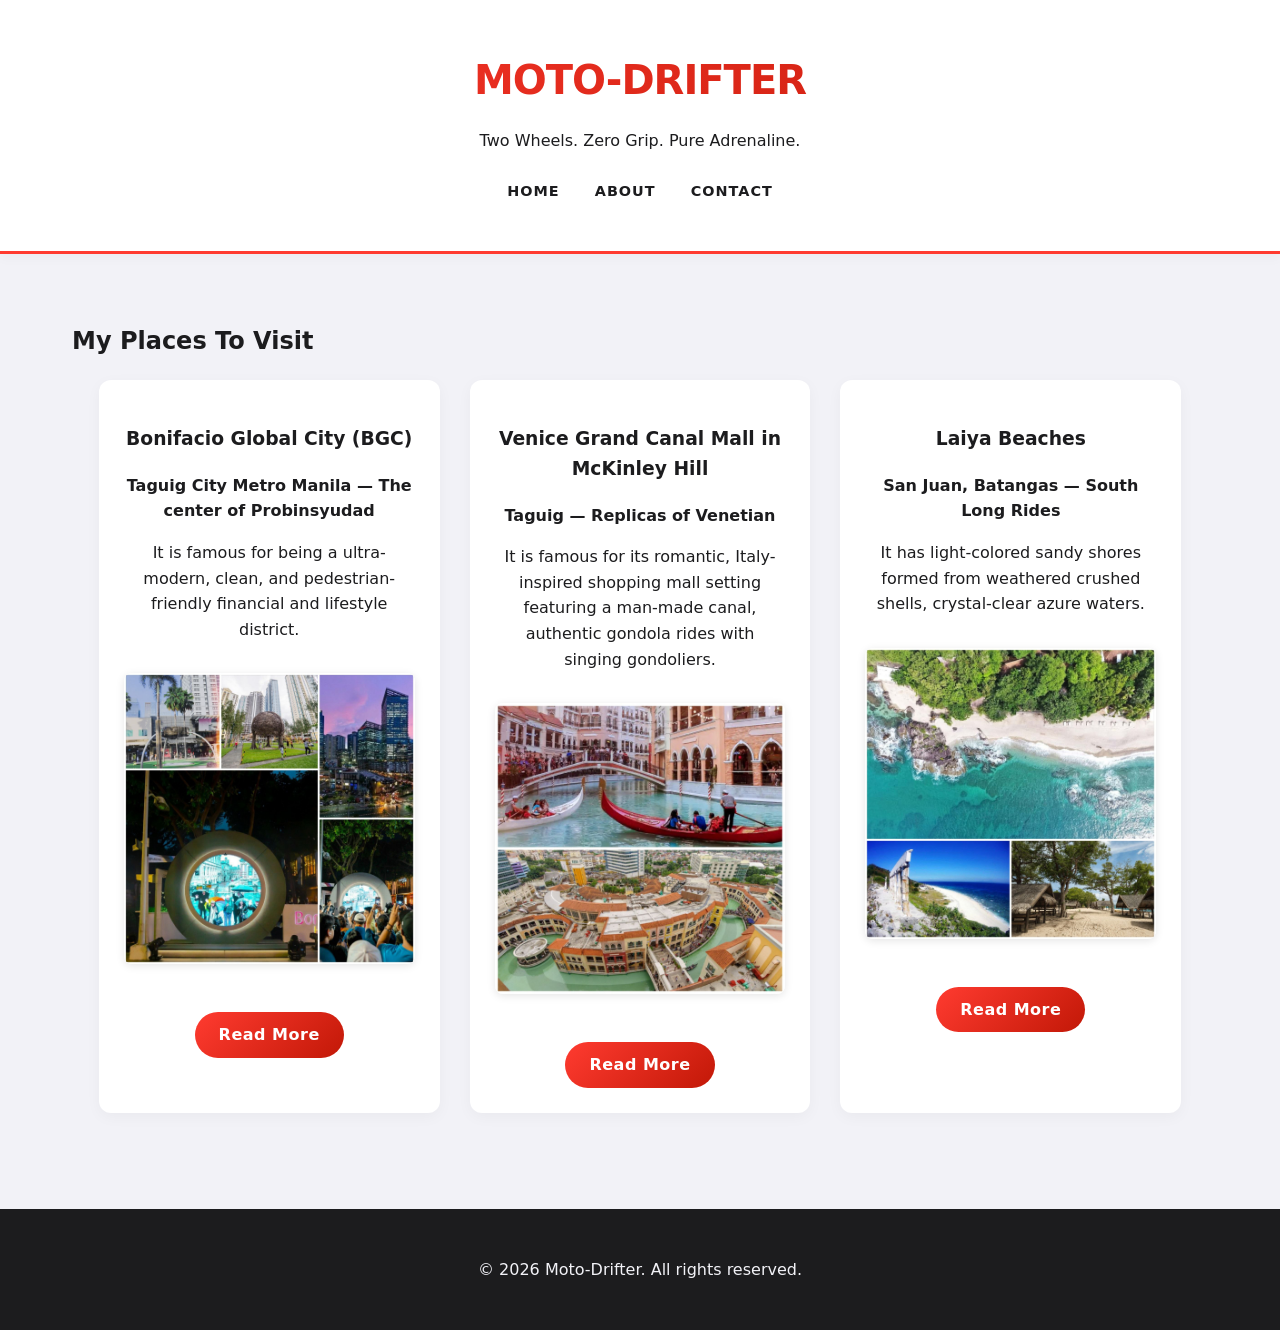
==== index.html @ 9407f819 "update place design" ====
<!DOCTYPE html>
<html lang="en">
<head>
    <meta charset="UTF-8">
    <meta name="viewport" content="width=device-width, initial-scale=1.0">
    <title>Moto-Drifter</title>
    <!-- Linked stylesheet as requested -->
    <link rel="stylesheet" href="Homepage_styles/index.css">
</head>
<body>
    <header>
        <h1>Moto-Drifter</h1>
        <p>Two Wheels. Zero Grip. Pure Adrenaline.</p>
        <nav>
            <ul>
                <li><a href="index.html">Home</a></li>
                <li><a href="about.html">About</a></li>
                <li><a href="contact.html">Contact</a></li>
            </ul>
        </nav>
    </header>

    <main>
        <section>
            <h2>My Places To Visit</h2>
            
            <div class="places-grid">
                <article class="card">
                    <h3>Bonifacio Global City (BGC)</h3>
                    <p><strong>Taguig City Metro Manila — The center of Probinsyudad</strong></p>
                    <p>It is famous for being a ultra-modern, clean, and pedestrian-friendly financial and lifestyle district.</p>
                    <img src="Images/bgc.jpg" alt="Renowned for upscale shopping, a vibrant culinary scene, striking public art murals, green open parks, and a buzzing nightlife" width="300">
                    <br><br>
                    <a href="Places/bgc.html">Read More</a>
                </article>

                <article class="card">
                    <h3>Venice Grand Canal Mall in McKinley Hill</h3>
                    <p><strong>Taguig — Replicas of Venetian</strong></p>
                    <p>It is famous for its romantic, Italy-inspired shopping mall setting featuring a man-made canal, authentic gondola rides with singing gondoliers.</p>
                    <img src="Images/venice.jpg" alt="Inspired by the iconic Grand Canal in Venice, Italy" width="300">
                    <br><br>
                    <a href="Places/venice.html">Read More</a>
                </article>

                <article class="card">
                    <h3>Laiya Beaches</h3>
                    <p><strong>San Juan, Batangas — South Long Rides</strong></p>
                    <p>It has light-colored sandy shores formed from weathered crushed shells, crystal-clear azure waters.</p>
                    <img src="Images/laiya beach.jpg" alt="It has creamy-white sand, close proximity to Metro Manila (about a 2.5 to 3-hour drive)" width="300">
                    <br><br>
                    <a href="Places/laiya.html">Read More</a>
                </article>
            </div>
        </section>
    </main>

    <footer>
        <p>&copy; 2026 Moto-Drifter. All rights reserved.</p>
    </footer>
</body>
</html>
---- Homepage_styles/index.css ----
:root {
    --brand-color: #ff3b30; 
    --brand-gradient: linear-gradient(135deg, #ff3b30, #c21807);
    --dark-ink: #1c1c1e;
    --muted-grey: #d1d1d6;
    --light-bg: #f2f2f7;
}


* {
    box-sizing: border-box;
}

body {
    font-family: system-ui, -apple-system, BlinkMacSystemFont, "Segoe UI", Roboto, sans-serif;
    line-height: 1.6;
    color: var(--dark-ink);
    background-color: var(--light-bg);
    margin: 0;
}


header {
    text-align: center;
    background-color: white;
    padding: 3rem 1rem 2rem;
    border-bottom: 3px solid var(--brand-color); 
    box-shadow: 0 4px 12px rgba(0,0,0,0.03);
}

header h1 {
    margin: 0 0 0.5rem 0;
    font-size: 2.5rem;
    letter-spacing: -1px;
    text-transform: uppercase;
    background: var(--brand-gradient);
    -webkit-background-clip: text;
    -webkit-text-fill-color: transparent;
}

main {
    max-width: 1200px;
    margin: 0 auto;
    padding: 3rem 2rem;
}

footer {
    text-align: center;
    padding: 2rem;
    background-color: var(--dark-ink);
    color: var(--light-bg);
    margin-top: 3rem;
}


nav ul {
    list-style: none;
    padding: 0;
    margin-top: 1.5rem;
}

nav li {
    display: inline-block;
    margin: 0 15px;
}

nav a {
    text-decoration: none;
    color: var(--dark-ink);
    font-weight: 600;
    text-transform: uppercase;
    font-size: 0.9rem;
    letter-spacing: 1px;
    transition: color 0.2s ease;
}

nav a:hover {
    color: var(--brand-color);
}


.places-grid {
    display: flex;
    flex-wrap: wrap;
    gap: 30px;
    justify-content: center;
}

.card {
    background-color: white;
    border-radius: 12px;
    padding: 25px;
    width: 30%;
    min-width: 300px;
    text-align: center;
    box-shadow: 0 4px 15px rgba(0,0,0,0.04);
    transition: transform 0.3s ease, box-shadow 0.3s ease; 
}

/* The Spice: Hover Effect */
.card:hover {
    transform: translateY(-8px);
    box-shadow: 0 12px 24px rgba(255, 59, 48, 0.15); 
}

.card img {
    max-width: 100%;
    height: auto;
    border-radius: 8px;
    margin: 15px 0;
    box-shadow: 0 2px 8px rgba(0,0,0,0.1);
}

/* Button styling */
.card a {
    text-decoration: none;
    background: var(--brand-gradient);
    color: white;
    padding: 10px 24px;
    border-radius: 25px; 
    display: inline-block;
    font-weight: bold;
    letter-spacing: 0.5px;
    transition: transform 0.2s ease, box-shadow 0.2s ease;
}

.card a:hover {
    transform: scale(1.05);
    box-shadow: 0 4px 12px rgba(255, 59, 48, 0.3);
}
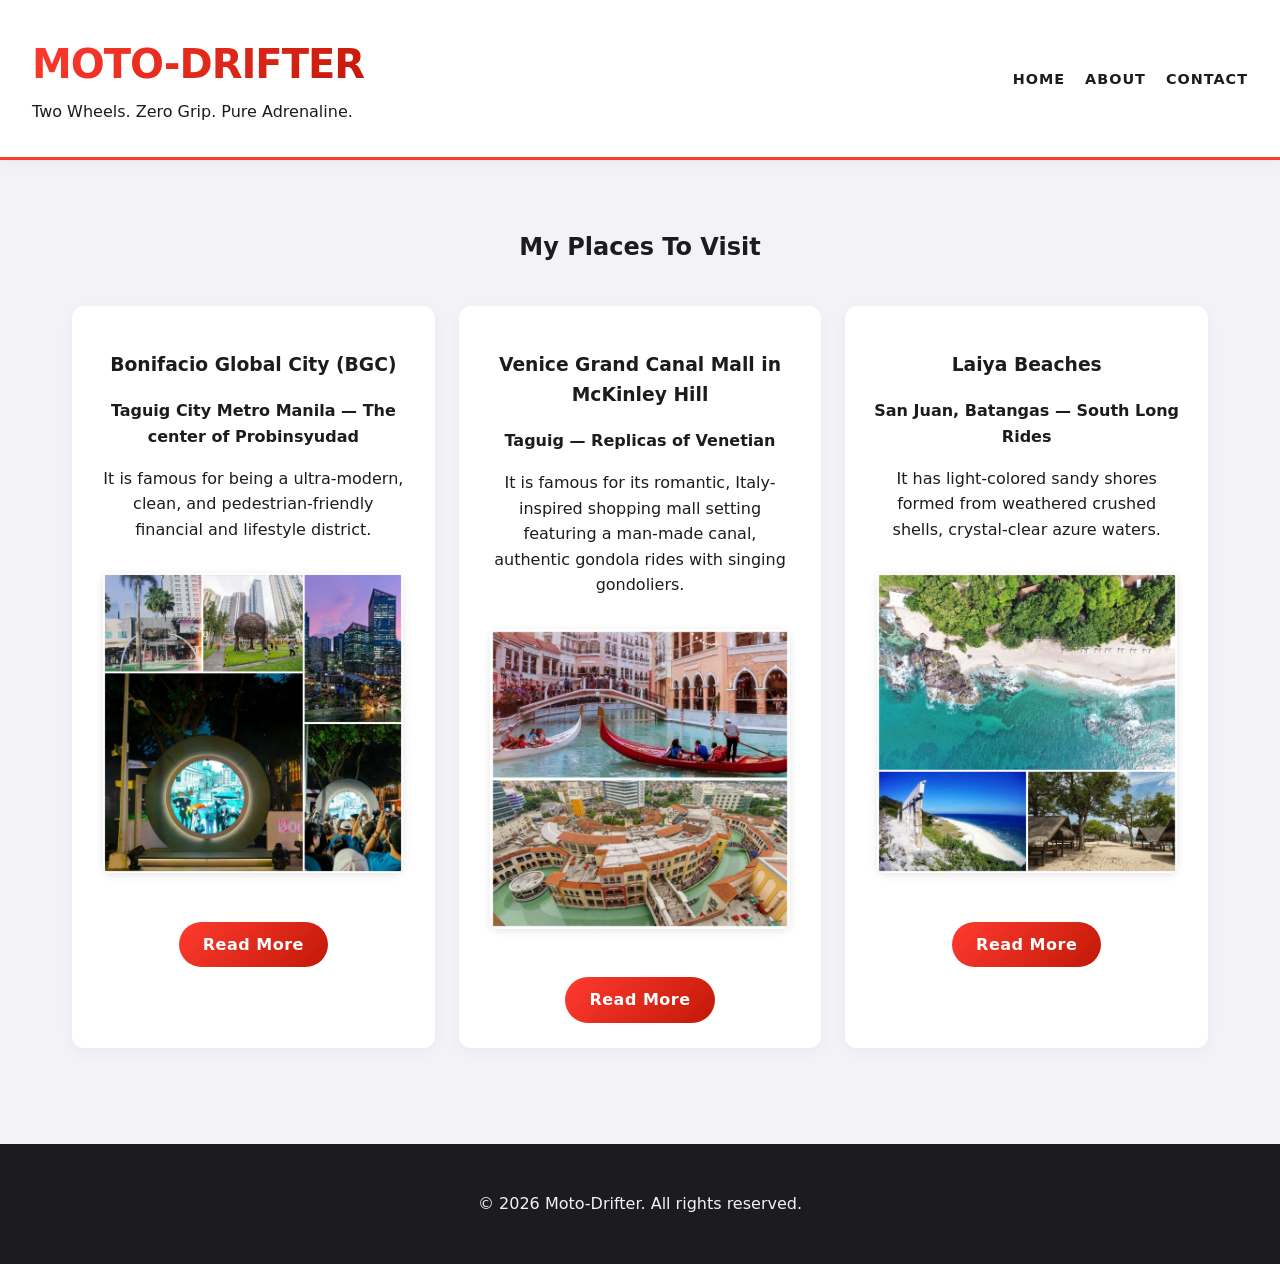
==== commit 2114d6e8: "update hompage layout" ====
--- a/index.html
+++ b/index.html
@@ -4,13 +4,14 @@
     <meta charset="UTF-8">
     <meta name="viewport" content="width=device-width, initial-scale=1.0">
     <title>Moto-Drifter</title>
-    <!-- Linked stylesheet as requested -->
     <link rel="stylesheet" href="Homepage_styles/index.css">
 </head>
 <body>
     <header>
-        <h1>Moto-Drifter</h1>
-        <p>Two Wheels. Zero Grip. Pure Adrenaline.</p>
+        <div class="brand">
+            <h1>Moto-Drifter</h1>
+            <p>Two Wheels. Zero Grip. Pure Adrenaline.</p>
+        </div>
         <nav>
             <ul>
                 <li><a href="index.html">Home</a></li>
--- a/Homepage_styles/index.css
+++ b/Homepage_styles/index.css
@@ -5,7 +5,6 @@
     --muted-grey: #d1d1d6;
     --light-bg: #f2f2f7;
 }
-
 
 * {
     box-sizing: border-box;
@@ -19,17 +18,23 @@
     margin: 0;
 }
 
-
+/* Header: Flexbox layout from Module instructions */
 header {
-    text-align: center;
+    display: flex;
+    justify-content: space-between;
+    align-items: center;
     background-color: white;
-    padding: 3rem 1rem 2rem;
+    padding: 2rem;
     border-bottom: 3px solid var(--brand-color); 
     box-shadow: 0 4px 12px rgba(0,0,0,0.03);
 }
 
+.brand {
+    text-align: left;
+}
+
 header h1 {
-    margin: 0 0 0.5rem 0;
+    margin: 0 0 0.2rem 0;
     font-size: 2.5rem;
     letter-spacing: -1px;
     text-transform: uppercase;
@@ -38,30 +43,18 @@
     -webkit-text-fill-color: transparent;
 }
 
-main {
-    max-width: 1200px;
-    margin: 0 auto;
-    padding: 3rem 2rem;
+header p {
+    margin: 0;
+    font-weight: 500;
 }
 
-footer {
-    text-align: center;
-    padding: 2rem;
-    background-color: var(--dark-ink);
-    color: var(--light-bg);
-    margin-top: 3rem;
-}
-
-
+/* Nav: Flexbox replaces inline-block */
 nav ul {
+    display: flex;
+    gap: 20px; /* Used for spacing rather than margins */
     list-style: none;
     padding: 0;
-    margin-top: 1.5rem;
-}
-
-nav li {
-    display: inline-block;
-    margin: 0 15px;
+    margin: 0;
 }
 
 nav a {
@@ -78,20 +71,31 @@
     color: var(--brand-color);
 }
 
+main {
+    max-width: 1200px;
+    margin: 0 auto;
+    padding: 3rem 2rem;
+}
 
+/* Centers the section heading */
+main section h2 {
+    text-align: center;
+    margin-bottom: 2.5rem;
+}
+
+/* Places Grid Container */
 .places-grid {
     display: flex;
     flex-wrap: wrap;
-    gap: 30px;
-    justify-content: center;
+    gap: 24px;
 }
 
+/* Cards: Grow, shrink, wrap smoothly */
 .card {
+    flex: 1 1 240px; /* Flexbox responsive sizing */
     background-color: white;
     border-radius: 12px;
     padding: 25px;
-    width: 30%;
-    min-width: 300px;
     text-align: center;
     box-shadow: 0 4px 15px rgba(0,0,0,0.04);
     transition: transform 0.3s ease, box-shadow 0.3s ease; 
@@ -127,4 +131,21 @@
 .card a:hover {
     transform: scale(1.05);
     box-shadow: 0 4px 12px rgba(255, 59, 48, 0.3);
+}
+
+/* Footer: Flexbox centering implementation */
+footer {
+    display: flex;
+    justify-content: center;
+    align-items: center;
+    min-height: 120px; /* Needs a height for vertical centering to have room to work */
+    text-align: center;
+    padding: 2rem;
+    background-color: var(--dark-ink);
+    color: var(--light-bg);
+    margin-top: 3rem;
+}
+
+footer p {
+    margin: 0;
 }
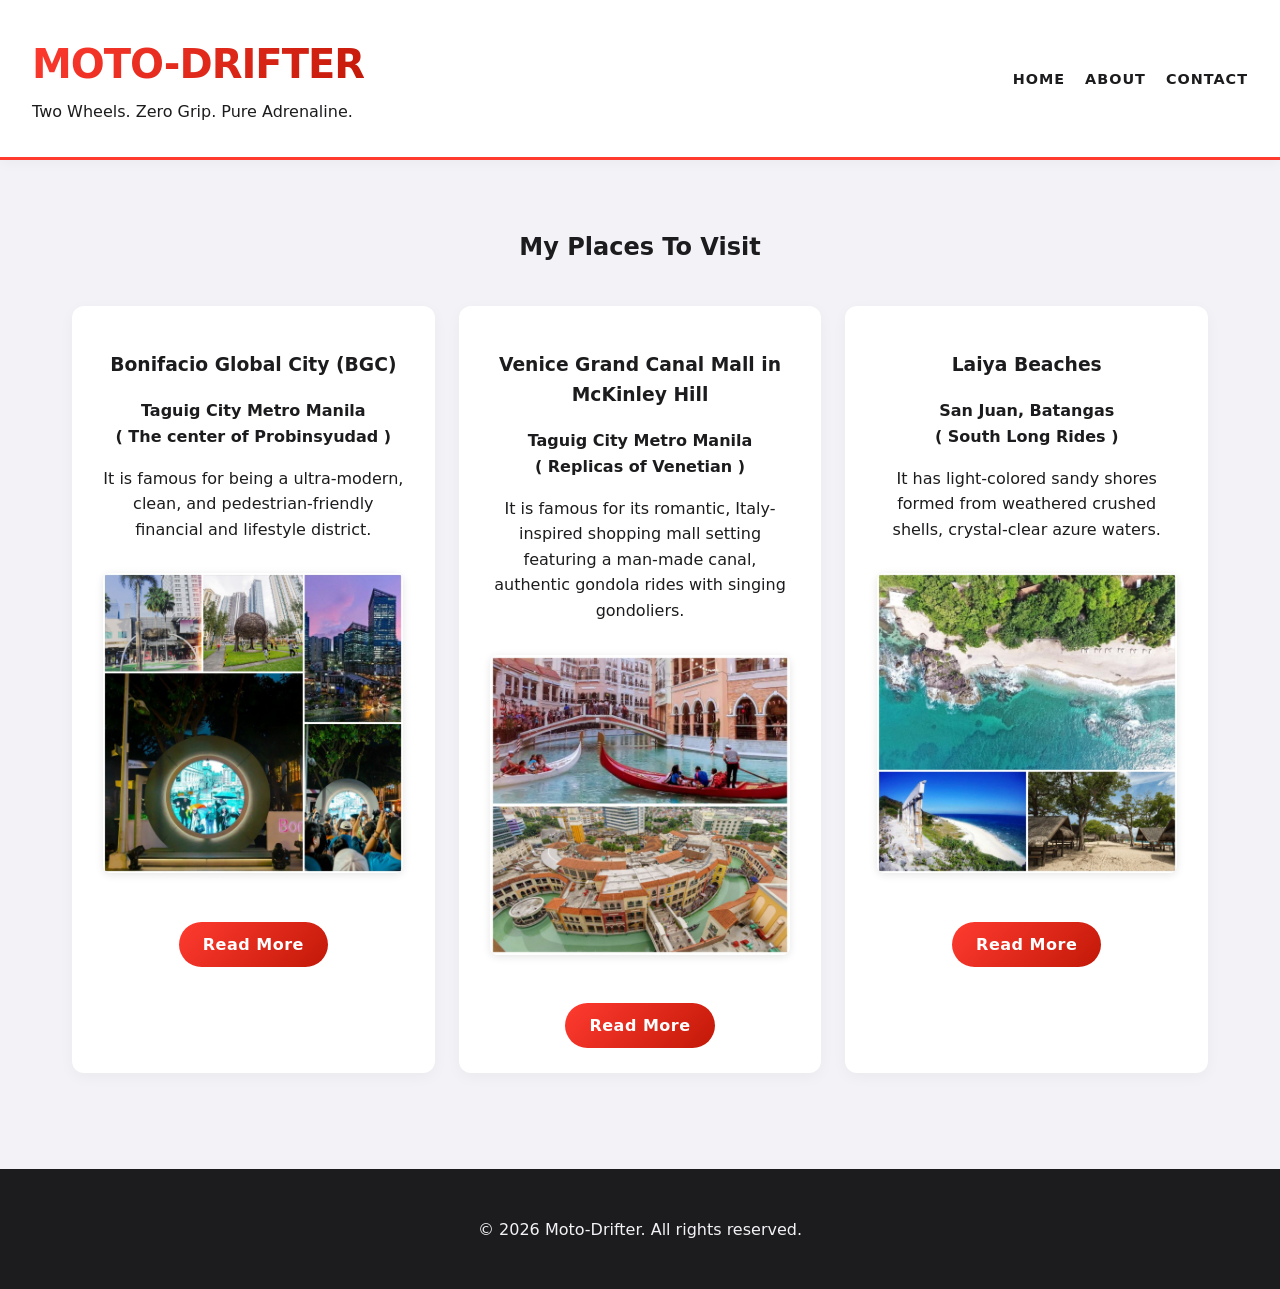
==== commit 696dbf12: "update homepage design" ====
--- a/index.html
+++ b/index.html
@@ -28,7 +28,7 @@
             <div class="places-grid">
                 <article class="card">
                     <h3>Bonifacio Global City (BGC)</h3>
-                    <p><strong>Taguig City Metro Manila — The center of Probinsyudad</strong></p>
+                    <p><strong>Taguig City Metro Manila <br> ( The center of Probinsyudad )</strong></p>
                     <p>It is famous for being a ultra-modern, clean, and pedestrian-friendly financial and lifestyle district.</p>
                     <img src="Images/bgc.jpg" alt="Renowned for upscale shopping, a vibrant culinary scene, striking public art murals, green open parks, and a buzzing nightlife" width="300">
                     <br><br>
@@ -37,7 +37,7 @@
 
                 <article class="card">
                     <h3>Venice Grand Canal Mall in McKinley Hill</h3>
-                    <p><strong>Taguig — Replicas of Venetian</strong></p>
+                    <p><strong>Taguig City Metro Manila <br> ( Replicas of Venetian )</strong></p>
                     <p>It is famous for its romantic, Italy-inspired shopping mall setting featuring a man-made canal, authentic gondola rides with singing gondoliers.</p>
                     <img src="Images/venice.jpg" alt="Inspired by the iconic Grand Canal in Venice, Italy" width="300">
                     <br><br>
@@ -46,7 +46,7 @@
 
                 <article class="card">
                     <h3>Laiya Beaches</h3>
-                    <p><strong>San Juan, Batangas — South Long Rides</strong></p>
+                    <p><strong>San Juan, Batangas <br> ( South Long Rides )</strong></p>
                     <p>It has light-colored sandy shores formed from weathered crushed shells, crystal-clear azure waters.</p>
                     <img src="Images/laiya beach.jpg" alt="It has creamy-white sand, close proximity to Metro Manila (about a 2.5 to 3-hour drive)" width="300">
                     <br><br>
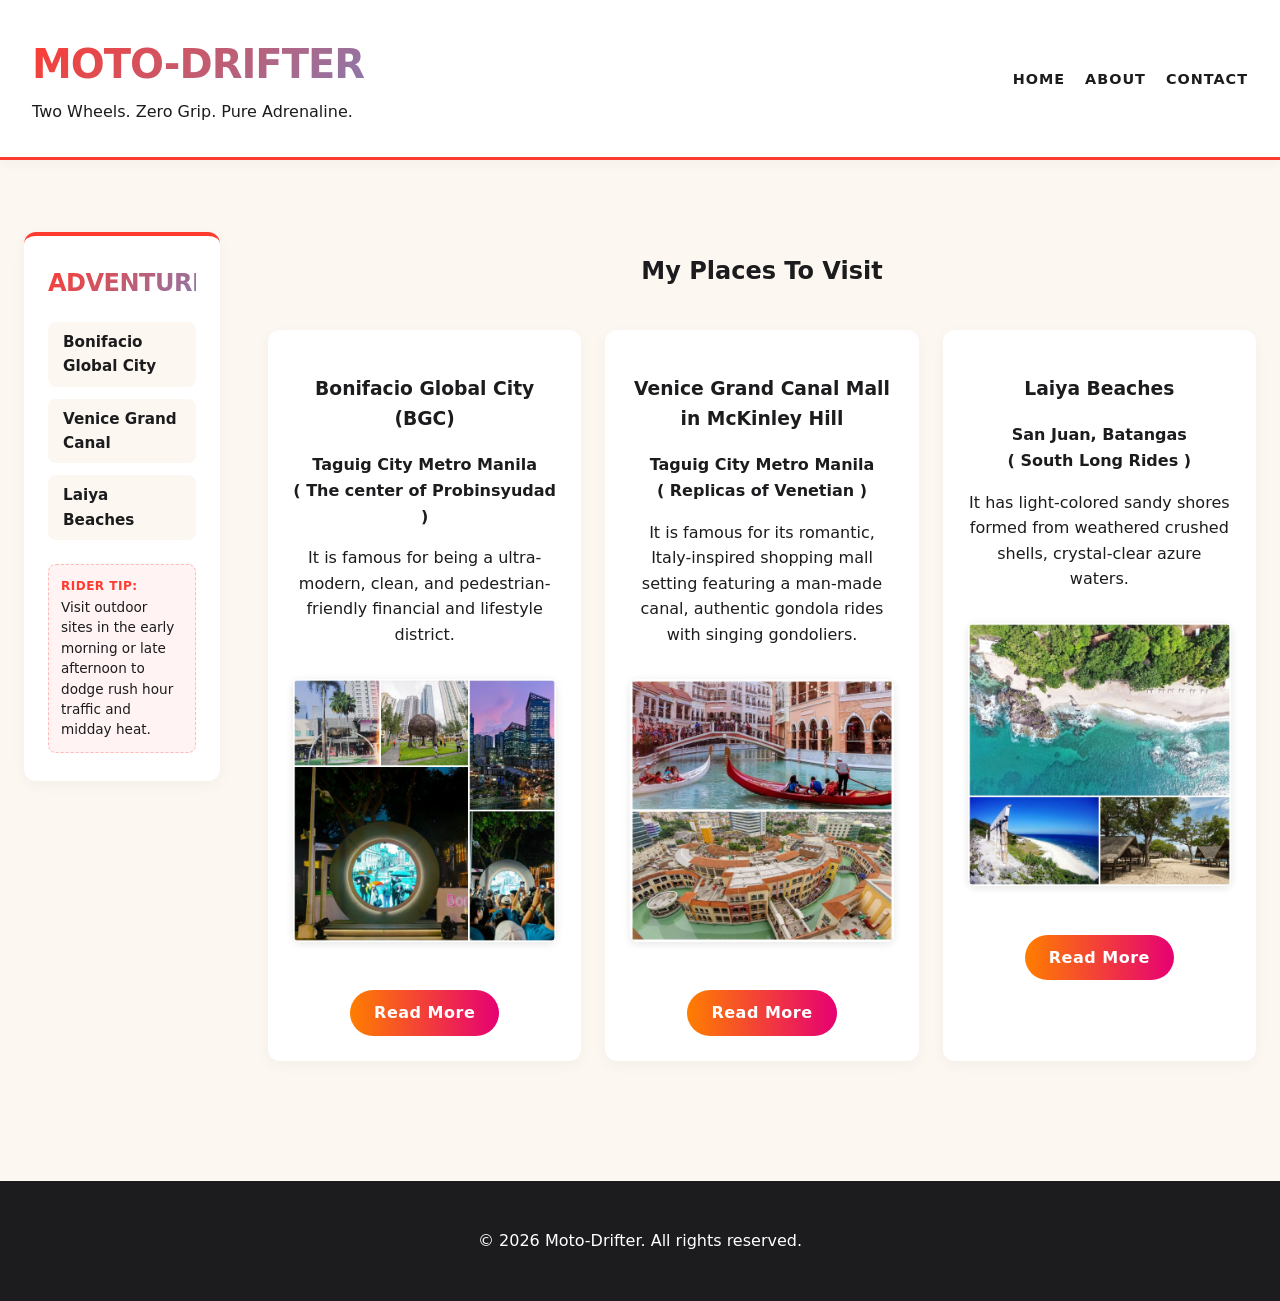
==== commit a8700bb6: "Update sidebar" ====
--- a/index.html
+++ b/index.html
@@ -6,7 +6,7 @@
     <title>Moto-Drifter</title>
     <link rel="stylesheet" href="Homepage_styles/index.css">
 </head>
-<body>
+<body class="page">
     <header>
         <div class="brand">
             <h1>Moto-Drifter</h1>
@@ -21,12 +21,24 @@
         </nav>
     </header>
 
+    <aside>
+        <h3>Adventure</h3>
+        <ul>
+            <li><a href="#bgc">Bonifacio Global City</a></li>
+            <li><a href="#venice">Venice Grand Canal</a></li>
+            <li><a href="#laiya">Laiya Beaches</a></li>
+        </ul>
+        <div class="sidebar-tip">
+            <strong>Rider Tip:</strong> Visit outdoor sites in the early morning or late afternoon to dodge rush hour traffic and midday heat.
+        </div>
+    </aside>
+
     <main>
         <section>
             <h2>My Places To Visit</h2>
             
             <div class="places-grid">
-                <article class="card">
+                <article class="card" id="bgc">
                     <h3>Bonifacio Global City (BGC)</h3>
                     <p><strong>Taguig City Metro Manila <br> ( The center of Probinsyudad )</strong></p>
                     <p>It is famous for being a ultra-modern, clean, and pedestrian-friendly financial and lifestyle district.</p>
@@ -35,7 +47,7 @@
                     <a href="Places/bgc.html">Read More</a>
                 </article>
 
-                <article class="card">
+                <article class="card" id="venice">
                     <h3>Venice Grand Canal Mall in McKinley Hill</h3>
                     <p><strong>Taguig City Metro Manila <br> ( Replicas of Venetian )</strong></p>
                     <p>It is famous for its romantic, Italy-inspired shopping mall setting featuring a man-made canal, authentic gondola rides with singing gondoliers.</p>
@@ -44,7 +56,7 @@
                     <a href="Places/venice.html">Read More</a>
                 </article>
 
-                <article class="card">
+                <article class="card" id="laiya">
                     <h3>Laiya Beaches</h3>
                     <p><strong>San Juan, Batangas <br> ( South Long Rides )</strong></p>
                     <p>It has light-colored sandy shores formed from weathered crushed shells, crystal-clear azure waters.</p>
--- a/Homepage_styles/index.css
+++ b/Homepage_styles/index.css
@@ -1,32 +1,75 @@
 :root {
     --brand-color: #ff3b30; 
-    --brand-gradient: linear-gradient(135deg, #ff3b30, #c21807);
+    --brand-gradient: linear-gradient(135deg, #ff3b30, #8a7aad);
     --dark-ink: #1c1c1e;
     --muted-grey: #d1d1d6;
-    --light-bg: #f2f2f7;
+    --light-bg: #FCF7F1; 
+    --button-gradient: linear-gradient(to right, #ff7e00, #e60073);
 }
 
 * {
     box-sizing: border-box;
+}
+
+html {
+    scroll-behavior: smooth;
 }
 
 body {
     font-family: system-ui, -apple-system, BlinkMacSystemFont, "Segoe UI", Roboto, sans-serif;
     line-height: 1.6;
     color: var(--dark-ink);
-    background-color: var(--light-bg);
-    margin: 0;
-}
-
-/* Header: Flexbox layout from Module instructions */
+    background-color: var(--light-bg); 
+    margin: 0;
+}
+
+/* =========================================================
+   PAGE SKELETON: Grid Areas & Mobile-First Setup
+   ========================================================= */
+
+/* Area assignments */
+header { grid-area: masthead; }
+aside  { grid-area: side; }
+main   { grid-area: main; }
+footer { grid-area: foot; }
+
+/* Base: mobile – single column, everything stacked */
+.page {
+    display: grid;
+    grid-template-columns: 1fr;
+    grid-template-areas:
+        "masthead"
+        "main"
+        "side"
+        "foot";
+    gap: 16px;
+}
+
+/* Enhance at tablet and up */
+@media (min-width: 700px) {
+    .page {
+        grid-template-columns: 220px 1fr;
+        grid-template-areas:
+            "masthead masthead"
+            "side     main"
+            "foot     foot";
+        gap: 24px;
+    }
+}
+
+/* =========================================================
+   HEADER COMPONENT (Flexbox)
+   ========================================================= */
 header {
     display: flex;
     justify-content: space-between;
     align-items: center;
-    background-color: white;
+    background-color: white; 
     padding: 2rem;
     border-bottom: 3px solid var(--brand-color); 
-    box-shadow: 0 4px 12px rgba(0,0,0,0.03);
+    box-shadow: 0 4px 12px rgba(0, 0, 0, 0.03);
+    flex-wrap: wrap;
+    gap: 16px;
 }
 
 .brand {
@@ -48,10 +91,9 @@
     font-weight: 500;
 }
 
-/* Nav: Flexbox replaces inline-block */
 nav ul {
     display: flex;
-    gap: 20px; /* Used for spacing rather than margins */
+    gap: 20px;
     list-style: none;
     padding: 0;
     margin: 0;
@@ -71,40 +113,127 @@
     color: var(--brand-color);
 }
 
+/* =========================================================
+   SIDEBAR COMPONENT (Moto-Drifter Themed)
+   ========================================================= */
+aside {
+    background-color: white;
+    border-radius: 12px;
+    padding: 1.75rem 1.5rem;
+    margin: 0 1.5rem;
+    align-self: start;
+    border-top: 4px solid var(--brand-color);
+    box-shadow: 0 4px 15px rgba(0, 0, 0, 0.04);
+    transition: transform 0.3s ease, box-shadow 0.3s ease;
+}
+
+aside:hover {
+    transform: translateY(-4px);
+    box-shadow: 0 10px 22px rgba(255, 59, 48, 0.12);
+}
+
+@media (min-width: 700px) {
+    aside {
+        margin: 3rem 0 0 1.5rem;
+        position: sticky;
+        top: 2rem;
+    }
+}
+
+aside h3 {
+    margin: 0 0 1.25rem 0;
+    font-size: 1.5rem;
+    font-weight: 800;
+    text-transform: uppercase;
+    letter-spacing: -0.5px;
+    background: var(--brand-gradient);
+    -webkit-background-clip: text;
+    -webkit-text-fill-color: transparent;
+}
+
+aside ul {
+    list-style: none;
+    padding: 0;
+    margin: 0 0 1.5rem 0;
+    display: flex;
+    flex-direction: column;
+    gap: 0.75rem;
+}
+
+aside ul li a {
+    display: block;
+    color: var(--dark-ink);
+    text-decoration: none;
+    font-weight: 600;
+    font-size: 0.95rem;
+    padding: 8px 12px;
+    border-radius: 8px;
+    background-color: var(--light-bg);
+    border-left: 3px solid transparent;
+    transition: all 0.2s ease;
+}
+
+aside ul li a:hover {
+    background-color: white;
+    border-left-color: var(--brand-color);
+    color: var(--brand-color);
+    transform: translateX(4px);
+    box-shadow: 0 2px 8px rgba(0, 0, 0, 0.06);
+}
+
+.sidebar-tip {
+    font-size: 0.85rem;
+    line-height: 1.5;
+    padding: 12px;
+    border-radius: 8px;
+    background: rgba(255, 59, 48, 0.06);
+    border: 1px dashed rgba(255, 59, 48, 0.3);
+    color: var(--dark-ink);
+}
+
+.sidebar-tip strong {
+    color: var(--brand-color);
+    display: block;
+    margin-bottom: 2px;
+    text-transform: uppercase;
+    font-size: 0.75rem;
+    letter-spacing: 0.5px;
+}
+
+/* =========================================================
+   MAIN CONTENT & PLACES CARDS (Flexbox Components)
+   ========================================================= */
 main {
     max-width: 1200px;
-    margin: 0 auto;
-    padding: 3rem 2rem;
-}
-
-/* Centers the section heading */
+    margin: 0;
+    padding: 3rem 1.5rem;
+}
+
 main section h2 {
     text-align: center;
     margin-bottom: 2.5rem;
 }
 
-/* Places Grid Container */
 .places-grid {
     display: flex;
     flex-wrap: wrap;
     gap: 24px;
 }
 
-/* Cards: Grow, shrink, wrap smoothly */
 .card {
-    flex: 1 1 240px; /* Flexbox responsive sizing */
+    flex: 1 1 240px; 
     background-color: white;
     border-radius: 12px;
     padding: 25px;
     text-align: center;
-    box-shadow: 0 4px 15px rgba(0,0,0,0.04);
+    box-shadow: 0 4px 15px rgba(0, 0, 0, 0.04);
     transition: transform 0.3s ease, box-shadow 0.3s ease; 
-}
-
-/* The Spice: Hover Effect */
+    scroll-margin-top: 2rem;
+}
+
 .card:hover {
     transform: translateY(-8px);
-    box-shadow: 0 12px 24px rgba(255, 59, 48, 0.15); 
+    box-shadow: 0 12px 24px rgba(230, 0, 115, 0.15); 
 }
 
 .card img {
@@ -112,14 +241,13 @@
     height: auto;
     border-radius: 8px;
     margin: 15px 0;
-    box-shadow: 0 2px 8px rgba(0,0,0,0.1);
-}
-
-/* Button styling */
+    box-shadow: 0 2px 8px rgba(0, 0, 0, 0.1);
+}
+
 .card a {
     text-decoration: none;
-    background: var(--brand-gradient);
-    color: white;
+    background: var(--button-gradient); 
+    color: white; 
     padding: 10px 24px;
     border-radius: 25px; 
     display: inline-block;
@@ -130,19 +258,21 @@
 
 .card a:hover {
     transform: scale(1.05);
-    box-shadow: 0 4px 12px rgba(255, 59, 48, 0.3);
-}
-
-/* Footer: Flexbox centering implementation */
+    box-shadow: 0 4px 12px rgba(230, 0, 115, 0.3); 
+}
+
+/* =========================================================
+   FOOTER COMPONENT (Flexbox Centering)
+   ========================================================= */
 footer {
     display: flex;
     justify-content: center;
     align-items: center;
-    min-height: 120px; /* Needs a height for vertical centering to have room to work */
+    min-height: 120px; 
     text-align: center;
     padding: 2rem;
     background-color: var(--dark-ink);
-    color: var(--light-bg);
+    color: white;
     margin-top: 3rem;
 }
 
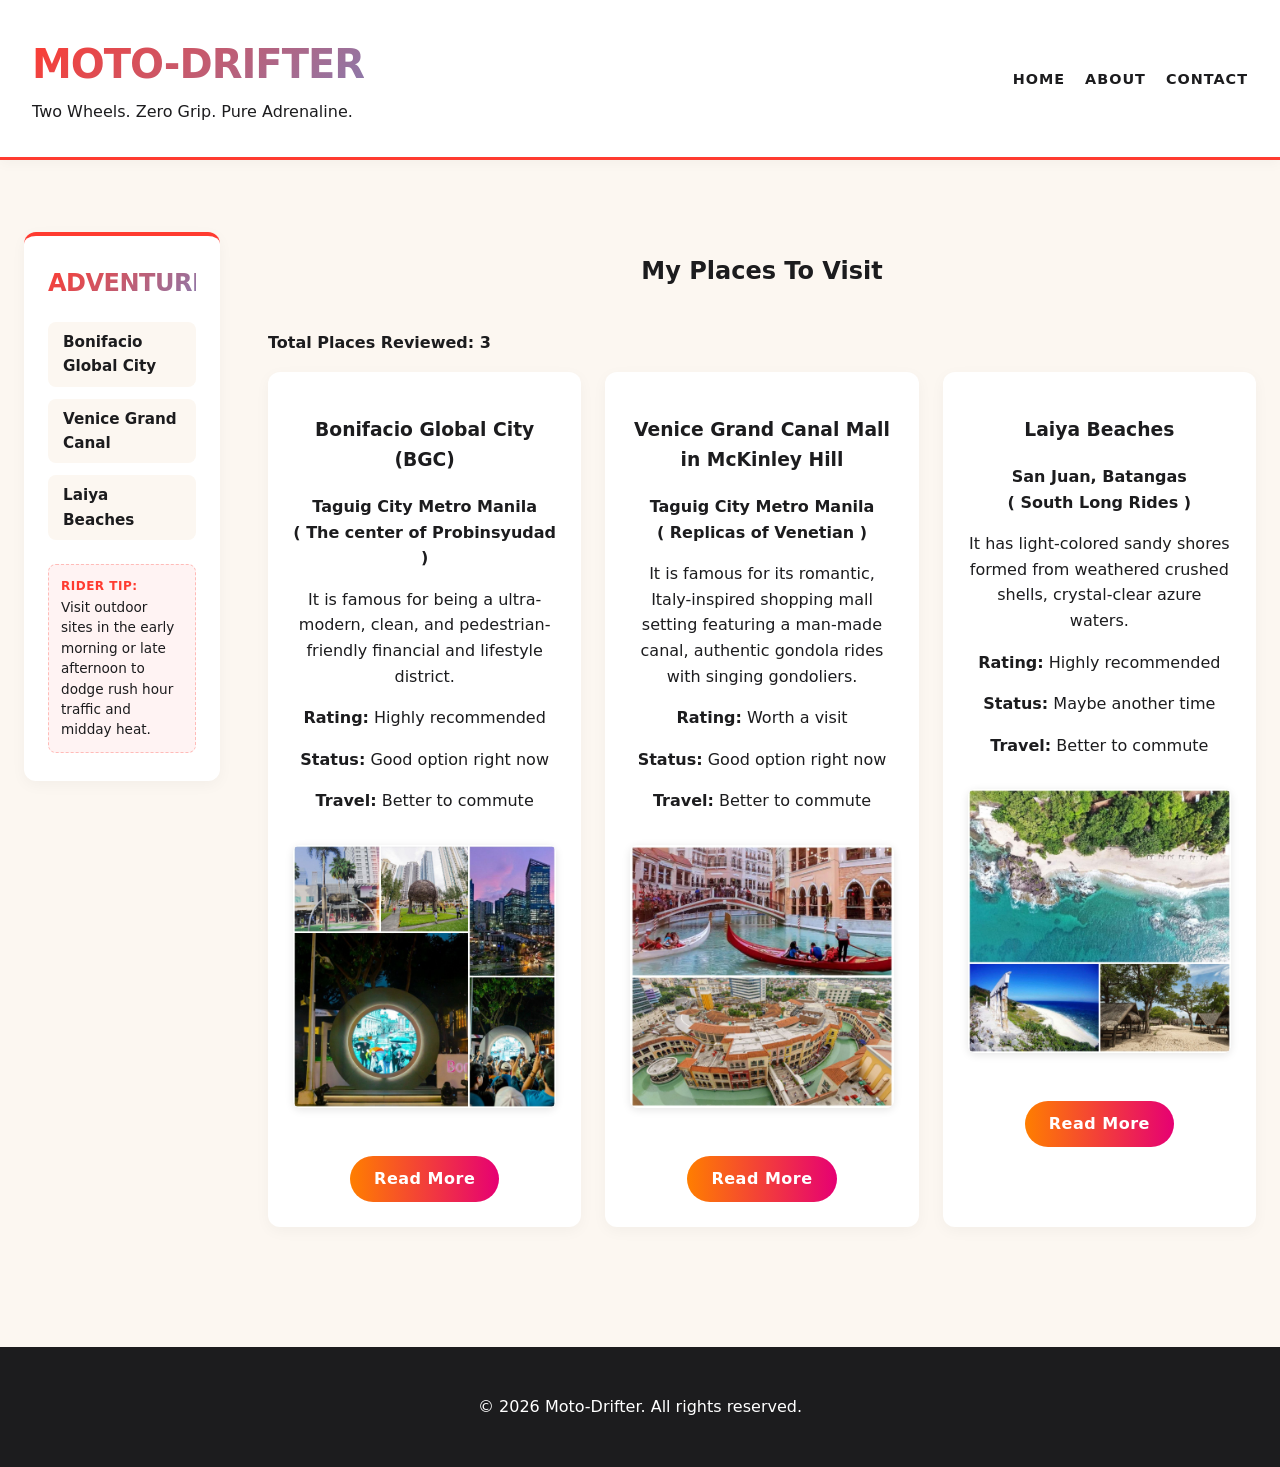
==== commit bfb629f7: "Add javascript" ====
--- a/index.html
+++ b/index.html
@@ -9,7 +9,7 @@
 <body class="page">
     <header>
         <div class="brand">
-            <h1>Moto-Drifter</h1>
+            <h1 id="guide-name">Moto-Drifter</h1>
             <p>Two Wheels. Zero Grip. Pure Adrenaline.</p>
         </div>
         <nav>
@@ -24,9 +24,9 @@
     <aside>
         <h3>Adventure</h3>
         <ul>
-            <li><a href="#bgc">Bonifacio Global City</a></li>
-            <li><a href="#venice">Venice Grand Canal</a></li>
-            <li><a href="#laiya">Laiya Beaches</a></li>
+            <li><a href="../Places/bgc.html">Bonifacio Global City</a></li>
+            <li><a href="../Places/venice.html">Venice Grand Canal</a></li>
+            <li><a href="../Places/laiya.html">Laiya Beaches</a></li>
         </ul>
         <div class="sidebar-tip">
             <strong>Rider Tip:</strong> Visit outdoor sites in the early morning or late afternoon to dodge rush hour traffic and midday heat.
@@ -36,40 +36,61 @@
     <main>
         <section>
             <h2>My Places To Visit</h2>
+            <p><strong>Total Places Reviewed: <span id="total-places">0</span></strong></p>
             
             <div class="places-grid">
+                <!-- CARD 1: BGC -->
                 <article class="card" id="bgc">
                     <h3>Bonifacio Global City (BGC)</h3>
                     <p><strong>Taguig City Metro Manila <br> ( The center of Probinsyudad )</strong></p>
                     <p>It is famous for being a ultra-modern, clean, and pedestrian-friendly financial and lifestyle district.</p>
-                    <img src="Images/bgc.jpg" alt="Renowned for upscale shopping, a vibrant culinary scene, striking public art murals, green open parks, and a buzzing nightlife" width="300">
+                    
+                    <p><strong>Rating:</strong> <span id="bgc-rating-label"></span></p>
+                    <p><strong>Status:</strong> <span id="bgc-budget-status"></span></p>
+                    <p><strong>Travel:</strong> <span id="bgc-distance-status"></span></p>
+
+                    <img src="Images/bgc.jpg" alt="BGC image" width="300">
                     <br><br>
-                    <a href="Places/bgc.html">Read More</a>
+                    <a href="Places/bgc.html" class="read-more-btn">Read More</a>
                 </article>
 
+                <!-- CARD 2: Venice Grand Canal -->
                 <article class="card" id="venice">
                     <h3>Venice Grand Canal Mall in McKinley Hill</h3>
                     <p><strong>Taguig City Metro Manila <br> ( Replicas of Venetian )</strong></p>
                     <p>It is famous for its romantic, Italy-inspired shopping mall setting featuring a man-made canal, authentic gondola rides with singing gondoliers.</p>
-                    <img src="Images/venice.jpg" alt="Inspired by the iconic Grand Canal in Venice, Italy" width="300">
+                    
+                    <p><strong>Rating:</strong> <span id="venice-rating-label"></span></p>
+                    <p><strong>Status:</strong> <span id="venice-budget-status"></span></p>
+                    <p><strong>Travel:</strong> <span id="venice-distance-status"></span></p>
+
+                    <img src="Images/venice.jpg" alt="Venice image" width="300">
                     <br><br>
-                    <a href="Places/venice.html">Read More</a>
+                    <a href="Places/venice.html" class="read-more-btn">Read More</a>
                 </article>
 
+                <!-- CARD 3: Laiya Beaches -->
                 <article class="card" id="laiya">
                     <h3>Laiya Beaches</h3>
                     <p><strong>San Juan, Batangas <br> ( South Long Rides )</strong></p>
                     <p>It has light-colored sandy shores formed from weathered crushed shells, crystal-clear azure waters.</p>
-                    <img src="Images/laiya beach.jpg" alt="It has creamy-white sand, close proximity to Metro Manila (about a 2.5 to 3-hour drive)" width="300">
+                    
+                    <p><strong>Rating:</strong> <span id="laiya-rating-label"></span></p>
+                    <p><strong>Status:</strong> <span id="laiya-budget-status"></span></p>
+                    <p><strong>Travel:</strong> <span id="laiya-distance-status"></span></p>
+
+                    <img src="Images/laiya beach.jpg" alt="Laiya beach image" width="300">
                     <br><br>
-                    <a href="Places/laiya.html">Read More</a>
+                    <a href="Places/laiya.html" class="read-more-btn">Read More</a>
                 </article>
             </div>
         </section>
     </main>
 
     <footer>
-        <p>&copy; 2026 Moto-Drifter. All rights reserved.</p>
+        <p id="footer-text">&copy; 2026 Moto-Drifter. All rights reserved.</p>
     </footer>
+
+    <script src="script.js"></script>
 </body>
 </html>
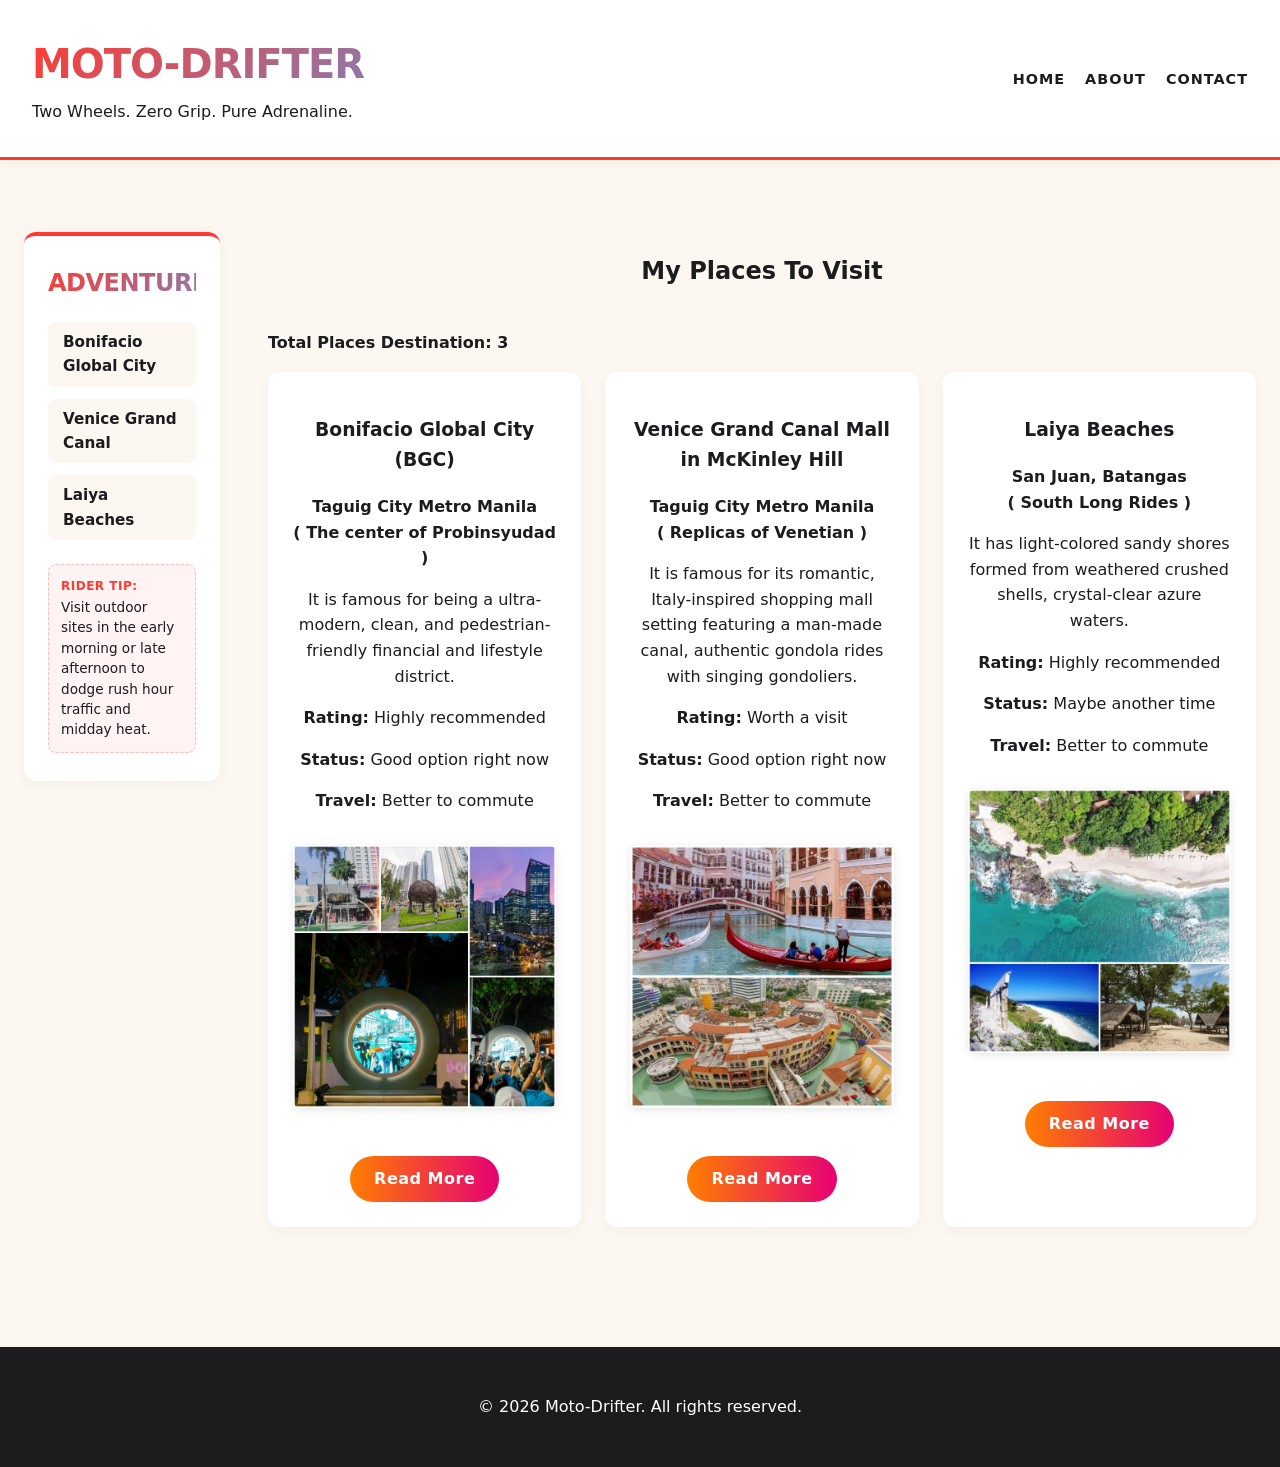
==== commit 9152eecd: "Add javascript" ====
--- a/index.html
+++ b/index.html
@@ -36,7 +36,7 @@
     <main>
         <section>
             <h2>My Places To Visit</h2>
-            <p><strong>Total Places Reviewed: <span id="total-places">0</span></strong></p>
+            <p><strong>Total Places Destination: <span id="total-places">0</span></strong></p>
             
             <div class="places-grid">
                 <!-- CARD 1: BGC -->
